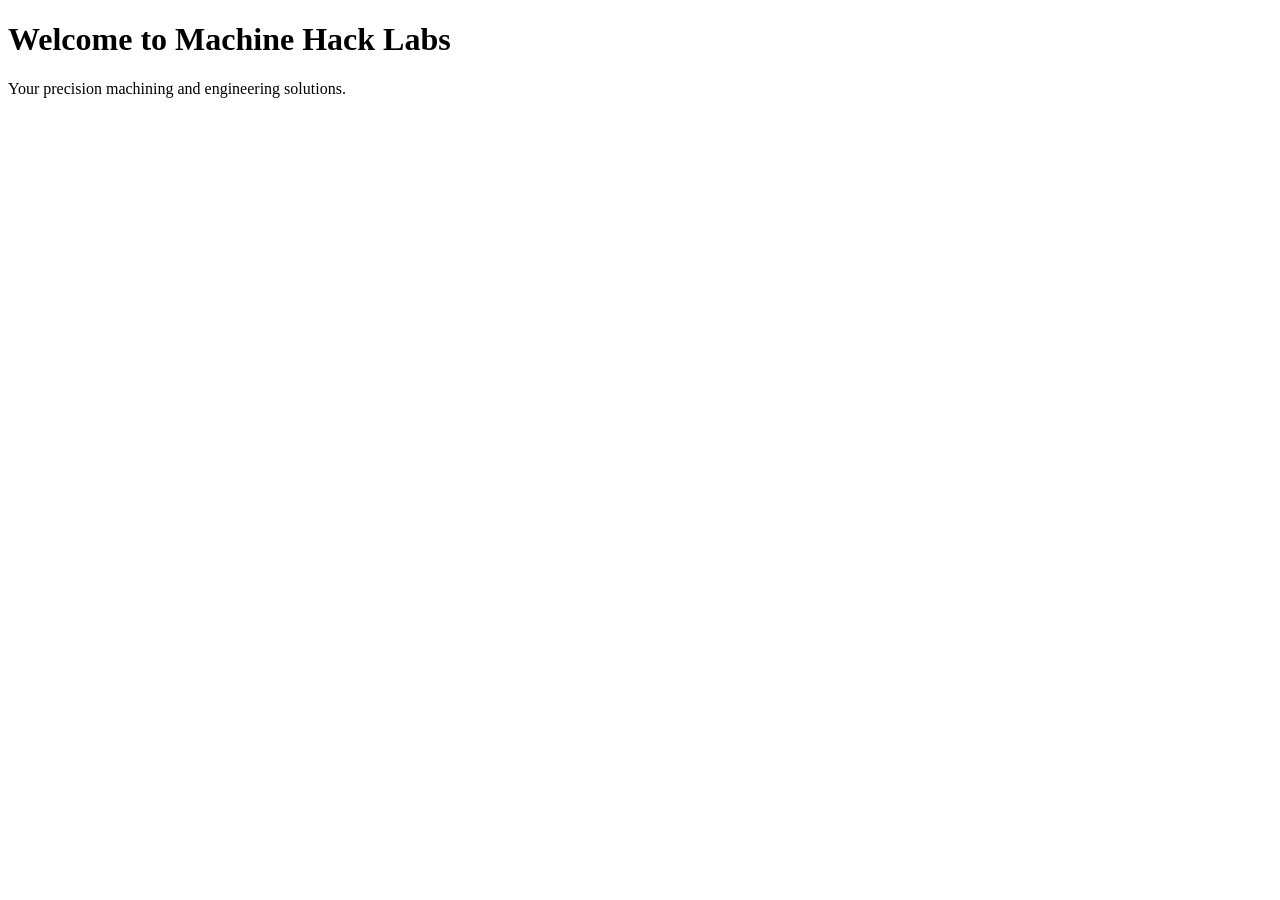
==== index.html @ f0988a4b "Rename indext.html to index.html" ====
<!DOCTYPE html>
<html lang="en">
<head>
    <meta charset="UTF-8">
    <meta name="viewport" content="width=device-width, initial-scale=1.0">
    <title>Machine Hack Labs</title>
</head>
<body>
    <h1>Welcome to Machine Hack Labs</h1>
    <p>Your precision machining and engineering solutions.</p>
</body>
</html>
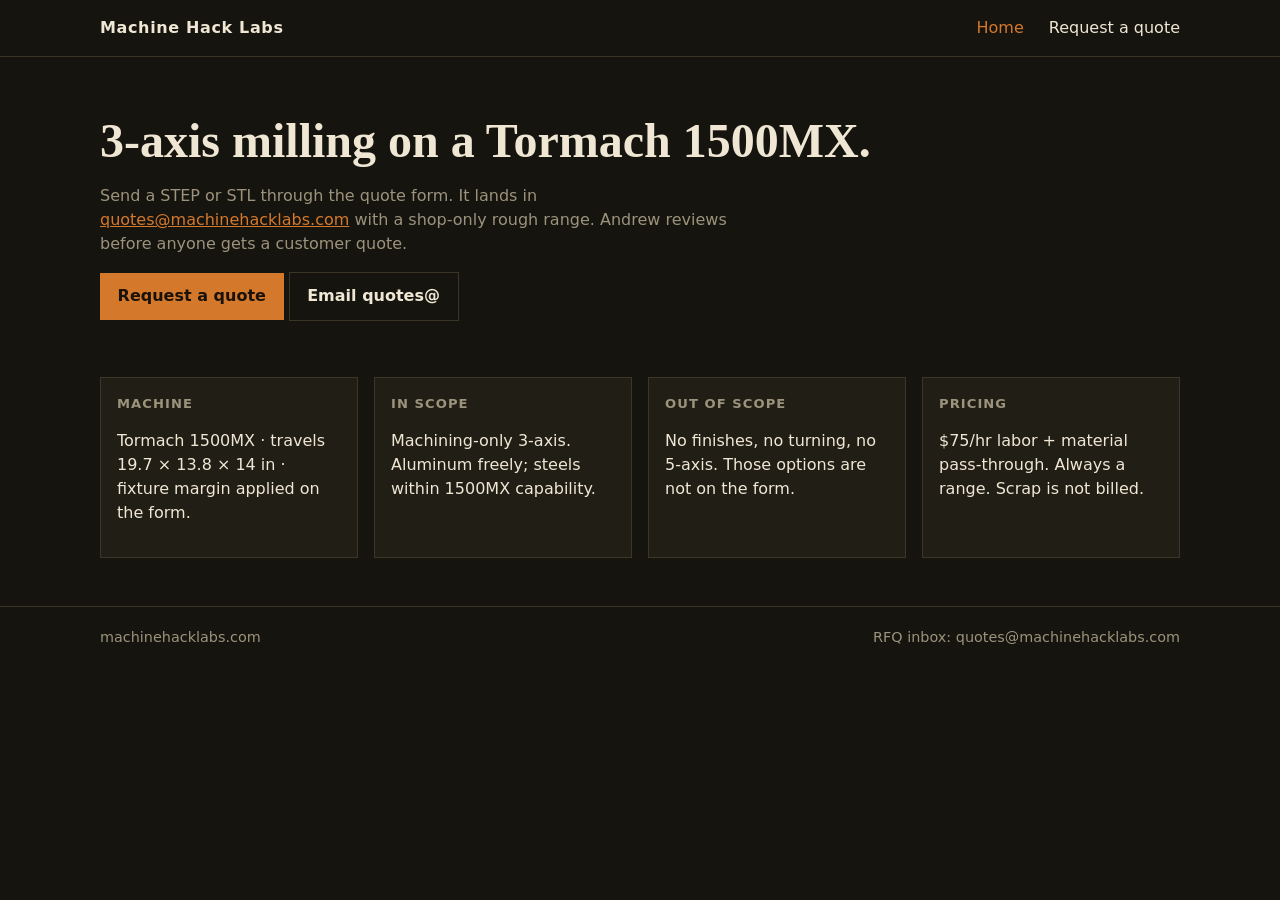
==== commit 3dc53c0f: "Wire website RFQ form to quotes@ with in-browser estimator. Primary UX is /quote/: material, qty, du" ====
--- a/index.html
+++ b/index.html
@@ -4,9 +4,57 @@
     <meta charset="UTF-8">
     <meta name="viewport" content="width=device-width, initial-scale=1.0">
     <title>Machine Hack Labs</title>
+    <link rel="stylesheet" href="/assets/css/site.css">
 </head>
 <body>
-    <h1>Welcome to Machine Hack Labs</h1>
-    <p>Your precision machining and engineering solutions.</p>
+    <header class="site-header">
+        <div class="wrap">
+            <a class="brand" href="/">Machine Hack Labs</a>
+            <nav class="nav" aria-label="Primary">
+                <a href="/" aria-current="page">Home</a>
+                <a href="/quote/">Request a quote</a>
+            </nav>
+        </div>
+    </header>
+    <main>
+        <section class="hero">
+            <div class="wrap">
+                <h1>3-axis milling on a Tormach 1500MX.</h1>
+                <p class="lede">
+                    Send a STEP or STL through the quote form. It lands in
+                    <a href="mailto:quotes@machinehacklabs.com">quotes@machinehacklabs.com</a>
+                    with a shop-only rough range. Andrew reviews before anyone gets a customer quote.
+                </p>
+                <p>
+                    <a class="btn" href="/quote/">Request a quote</a>
+                    <a class="btn btn-ghost" href="mailto:quotes@machinehacklabs.com">Email quotes@</a>
+                </p>
+            </div>
+        </section>
+        <section class="wrap constraints">
+            <article>
+                <h2>Machine</h2>
+                <p>Tormach 1500MX · travels 19.7 × 13.8 × 14 in · fixture margin applied on the form.</p>
+            </article>
+            <article>
+                <h2>In scope</h2>
+                <p>Machining-only 3-axis. Aluminum freely; steels within 1500MX capability.</p>
+            </article>
+            <article>
+                <h2>Out of scope</h2>
+                <p>No finishes, no turning, no 5-axis. Those options are not on the form.</p>
+            </article>
+            <article>
+                <h2>Pricing</h2>
+                <p>$75/hr labor + material pass-through. Always a range. Scrap is not billed.</p>
+            </article>
+        </section>
+    </main>
+    <footer class="site-footer">
+        <div class="wrap">
+            <span>machinehacklabs.com</span>
+            <span>RFQ inbox: quotes@machinehacklabs.com</span>
+        </div>
+    </footer>
 </body>
 </html>
--- a/assets/css/site.css
+++ b/assets/css/site.css
@@ -0,0 +1,282 @@
+:root {
+  --bg: #16140f;
+  --bg-elev: #211e16;
+  --ink: #efe7d4;
+  --muted: #9c937c;
+  --line: #3b3628;
+  --copper: #d4782c;
+  --copper-ink: #1a1208;
+  --ok: #8aa35a;
+  --warn: #d4a017;
+  --bad: #c45a42;
+  --focus: #e8c27a;
+}
+
+* {
+  box-sizing: border-box;
+}
+
+html,
+body {
+  margin: 0;
+  padding: 0;
+}
+
+body {
+  min-height: 100vh;
+  background: var(--bg);
+  color: var(--ink);
+  font: 16px/1.5 "Segoe UI", system-ui, sans-serif;
+}
+
+a {
+  color: var(--copper);
+}
+
+a:focus-visible,
+button:focus-visible,
+input:focus-visible,
+select:focus-visible,
+textarea:focus-visible {
+  outline: 2px solid var(--focus);
+  outline-offset: 2px;
+}
+
+.wrap {
+  width: min(1080px, calc(100% - 2rem));
+  margin: 0 auto;
+}
+
+.site-header,
+.site-footer {
+  border-color: var(--line);
+  border-style: solid;
+}
+
+.site-header {
+  border-width: 0 0 1px;
+  padding: 1rem 0;
+}
+
+.site-header .wrap,
+.site-footer .wrap {
+  display: flex;
+  justify-content: space-between;
+  align-items: center;
+  gap: 1rem;
+}
+
+.brand {
+  color: inherit;
+  text-decoration: none;
+  font-weight: 700;
+  letter-spacing: 0.04em;
+}
+
+.nav a {
+  color: var(--ink);
+  text-decoration: none;
+  margin-left: 1.25rem;
+}
+
+.nav a[aria-current="page"] {
+  color: var(--copper);
+}
+
+.hero {
+  padding: 3.5rem 0 2.5rem;
+}
+
+.hero h1,
+.page-head h1 {
+  font-family: Georgia, "Iowan Old Style", serif;
+  font-weight: 600;
+  font-size: clamp(2rem, 4vw, 3rem);
+  line-height: 1.15;
+  margin: 0 0 0.75rem;
+}
+
+.lede {
+  color: var(--muted);
+  max-width: 40rem;
+}
+
+.btn {
+  display: inline-block;
+  background: var(--copper);
+  color: var(--copper-ink);
+  text-decoration: none;
+  border: 0;
+  padding: 0.7rem 1.1rem;
+  font: inherit;
+  font-weight: 700;
+  cursor: pointer;
+}
+
+.btn[disabled] {
+  opacity: 0.5;
+  cursor: not-allowed;
+}
+
+.btn-ghost {
+  background: transparent;
+  color: var(--ink);
+  border: 1px solid var(--line);
+}
+
+.constraints {
+  display: grid;
+  grid-template-columns: repeat(auto-fit, minmax(180px, 1fr));
+  gap: 1rem;
+  padding: 0 0 3rem;
+}
+
+.constraints article {
+  border: 1px solid var(--line);
+  background: var(--bg-elev);
+  padding: 1rem;
+}
+
+.constraints h2,
+.panel h2 {
+  margin: 0 0 0.4rem;
+  font-size: 0.82rem;
+  text-transform: uppercase;
+  letter-spacing: 0.08em;
+  color: var(--muted);
+}
+
+.page-head {
+  padding: 2rem 0 1rem;
+}
+
+.rfq-grid {
+  display: grid;
+  grid-template-columns: minmax(0, 1.15fr) minmax(280px, 0.85fr);
+  gap: 1.5rem;
+  padding-bottom: 3rem;
+}
+
+.panel,
+.form-card {
+  background: var(--bg-elev);
+  border: 1px solid var(--line);
+  padding: 1.25rem;
+}
+
+label {
+  display: block;
+  margin: 0.85rem 0 0.3rem;
+  font-size: 0.92rem;
+}
+
+input,
+select,
+textarea {
+  width: 100%;
+  background: #100e0a;
+  color: var(--ink);
+  border: 1px solid var(--line);
+  padding: 0.55rem 0.65rem;
+  font: inherit;
+}
+
+textarea {
+  min-height: 7rem;
+  resize: vertical;
+}
+
+.row-2 {
+  display: grid;
+  grid-template-columns: 1fr 1fr;
+  gap: 0.75rem;
+}
+
+.hint {
+  color: var(--muted);
+  font-size: 0.88rem;
+  margin: 0.35rem 0 0;
+}
+
+.hp {
+  position: absolute;
+  left: -9999px;
+  width: 1px;
+  height: 1px;
+}
+
+.estimate {
+  position: sticky;
+  top: 1rem;
+}
+
+.range {
+  font-family: Georgia, serif;
+  font-size: 1.8rem;
+  margin: 0.4rem 0;
+}
+
+.status-ok {
+  color: var(--ok);
+}
+
+.status-bad {
+  color: var(--bad);
+}
+
+.status-warn {
+  color: var(--warn);
+}
+
+.callouts {
+  margin: 0.75rem 0 0;
+  padding-left: 1.1rem;
+  color: var(--muted);
+}
+
+.estimate dl {
+  margin: 0.75rem 0 0;
+}
+
+.estimate dt {
+  color: var(--muted);
+  font-size: 0.78rem;
+  text-transform: uppercase;
+  letter-spacing: 0.06em;
+  margin-top: 0.55rem;
+}
+
+.estimate dd {
+  margin: 0.1rem 0 0;
+}
+
+.site-footer {
+  border-width: 1px 0 0;
+  padding: 1.25rem 0 2rem;
+  color: var(--muted);
+  font-size: 0.9rem;
+}
+
+.err {
+  color: var(--bad);
+  min-height: 1.2em;
+}
+
+@media (max-width: 800px) {
+  .rfq-grid,
+  .row-2,
+  .site-header .wrap,
+  .site-footer .wrap {
+    grid-template-columns: 1fr;
+    display: block;
+  }
+
+  .nav a {
+    margin-left: 0;
+    margin-right: 1rem;
+  }
+
+  .estimate {
+    position: static;
+  }
+}
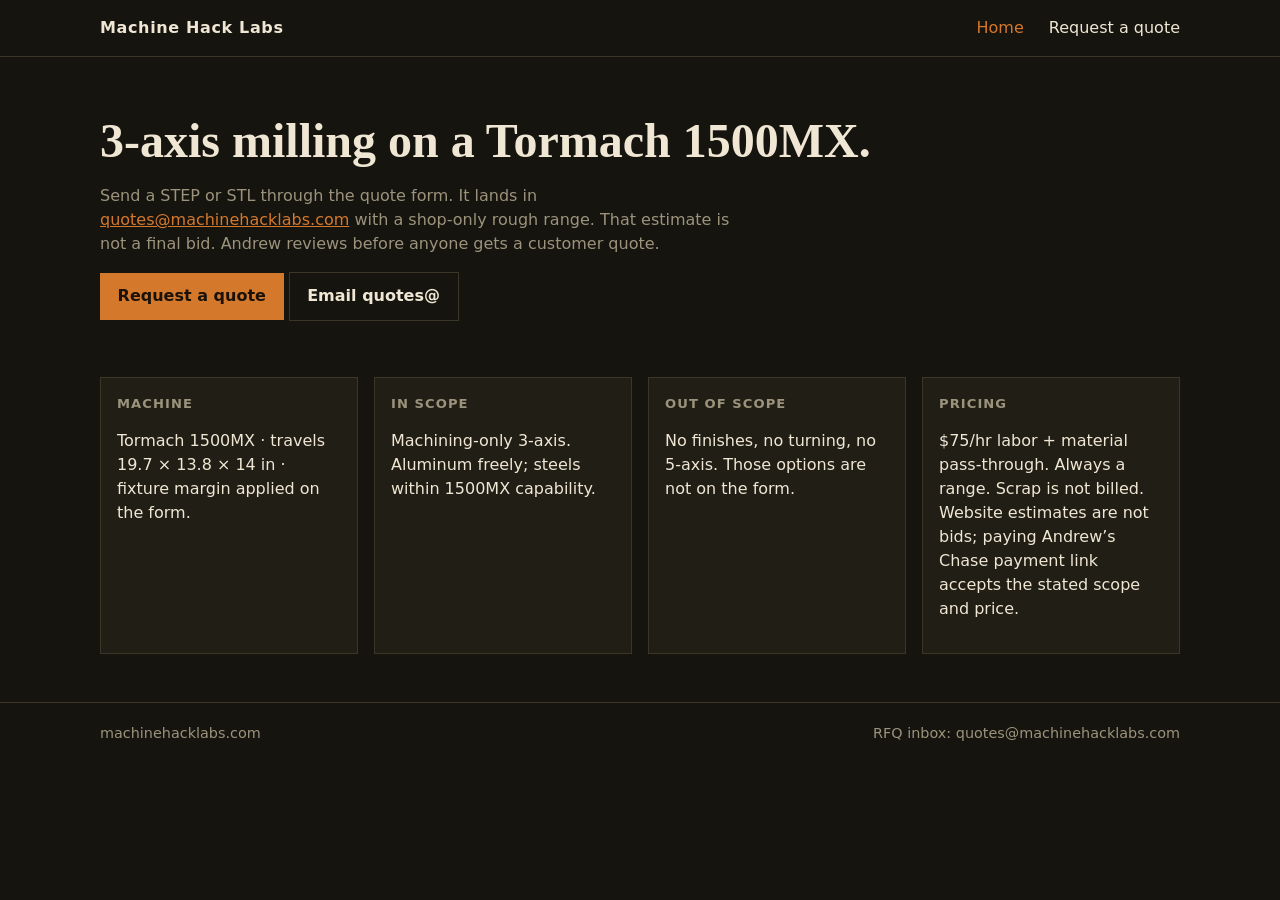
==== commit 76b6e01e: "Add bid/accept copy and Chase pay-link email template. Customer pages now state the shop-only estima" ====
--- a/index.html
+++ b/index.html
@@ -23,7 +23,8 @@
                 <p class="lede">
                     Send a STEP or STL through the quote form. It lands in
                     <a href="mailto:quotes@machinehacklabs.com">quotes@machinehacklabs.com</a>
-                    with a shop-only rough range. Andrew reviews before anyone gets a customer quote.
+                    with a shop-only rough range. That estimate is not a final bid.
+                    Andrew reviews before anyone gets a customer quote.
                 </p>
                 <p>
                     <a class="btn" href="/quote/">Request a quote</a>
@@ -46,7 +47,7 @@
             </article>
             <article>
                 <h2>Pricing</h2>
-                <p>$75/hr labor + material pass-through. Always a range. Scrap is not billed.</p>
+                <p>$75/hr labor + material pass-through. Always a range. Scrap is not billed. Website estimates are not bids; paying Andrew’s Chase payment link accepts the stated scope and price.</p>
             </article>
         </section>
     </main>
--- a/assets/css/site.css
+++ b/assets/css/site.css
@@ -150,6 +150,15 @@
   padding: 2rem 0 1rem;
 }
 
+.terms {
+  max-width: 40rem;
+  margin: 1rem 0 0;
+}
+
+.terms p {
+  margin: 0;
+}
+
 .rfq-grid {
   display: grid;
   grid-template-columns: minmax(0, 1.15fr) minmax(280px, 0.85fr);
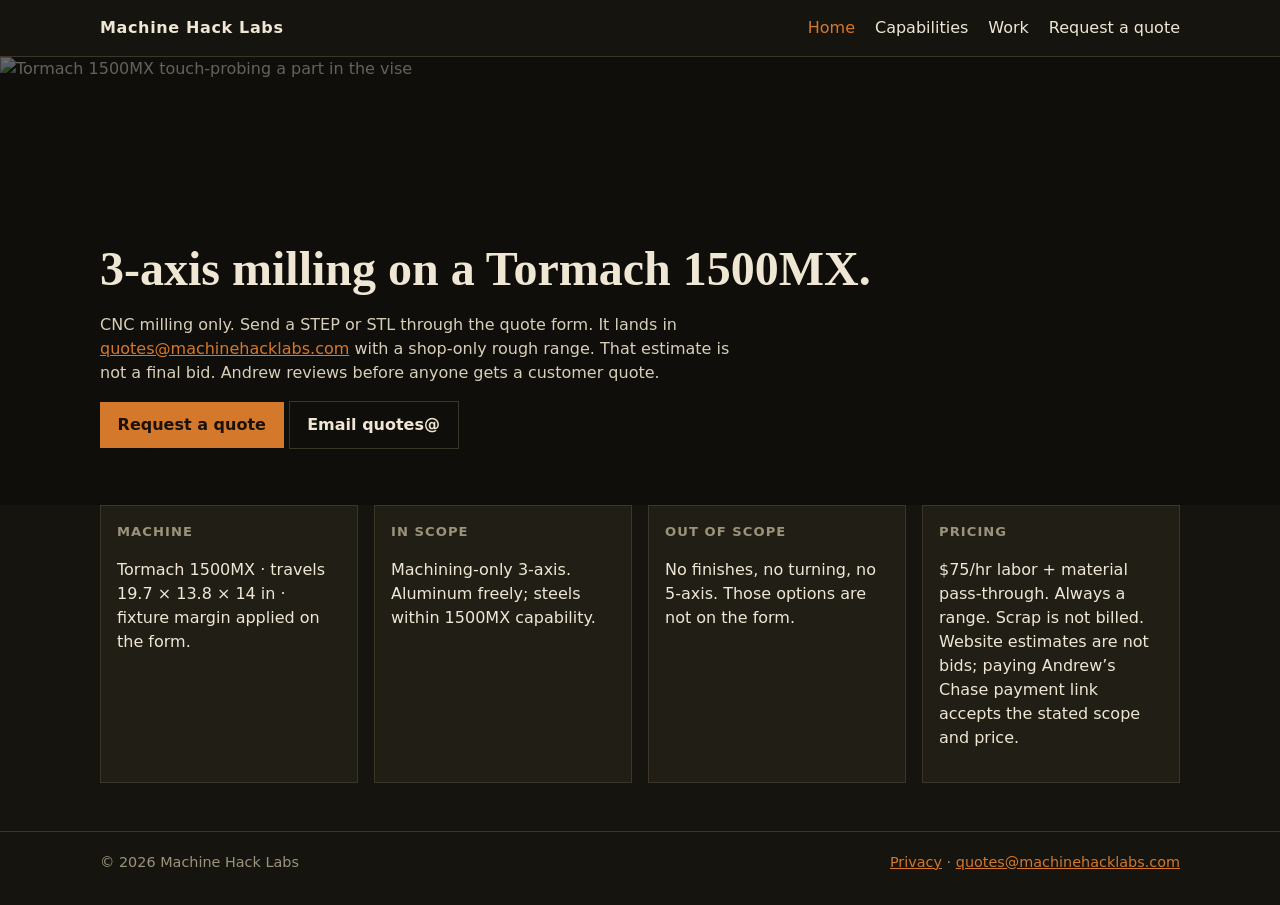
==== commit f1ba921f: "Add Home, Capabilities, Work, Contact, and Privacy pages. Reuse the warm shop / copper visual system" ====
--- a/index.html
+++ b/index.html
@@ -12,16 +12,24 @@
             <a class="brand" href="/">Machine Hack Labs</a>
             <nav class="nav" aria-label="Primary">
                 <a href="/" aria-current="page">Home</a>
+                <a href="/capabilities/">Capabilities</a>
+                <a href="/work/">Work</a>
                 <a href="/quote/">Request a quote</a>
             </nav>
         </div>
     </header>
     <main>
-        <section class="hero">
-            <div class="wrap">
+        <section class="hero hero-media">
+            <img
+                class="hero-media-img"
+                src="/assets/img/site/01-hero-probe-on-part.jpg"
+                alt="Tormach 1500MX touch-probing a part in the vise"
+            >
+            <div class="wrap hero-media-copy">
                 <h1>3-axis milling on a Tormach 1500MX.</h1>
                 <p class="lede">
-                    Send a STEP or STL through the quote form. It lands in
+                    CNC milling only. Send a STEP or STL through the quote form.
+                    It lands in
                     <a href="mailto:quotes@machinehacklabs.com">quotes@machinehacklabs.com</a>
                     with a shop-only rough range. That estimate is not a final bid.
                     Andrew reviews before anyone gets a customer quote.
@@ -53,8 +61,12 @@
     </main>
     <footer class="site-footer">
         <div class="wrap">
-            <span>machinehacklabs.com</span>
-            <span>RFQ inbox: quotes@machinehacklabs.com</span>
+            <span>© 2026 Machine Hack Labs</span>
+            <span>
+                <a href="/privacy/">Privacy</a>
+                ·
+                <a href="mailto:quotes@machinehacklabs.com">quotes@machinehacklabs.com</a>
+            </span>
         </div>
     </footer>
 </body>
--- a/assets/css/site.css
+++ b/assets/css/site.css
@@ -73,10 +73,17 @@
   letter-spacing: 0.04em;
 }
 
+.nav {
+  display: flex;
+  flex-wrap: wrap;
+  justify-content: flex-end;
+  gap: 0.35rem 1.25rem;
+}
+
 .nav a {
   color: var(--ink);
   text-decoration: none;
-  margin-left: 1.25rem;
+  margin-left: 0;
 }
 
 .nav a[aria-current="page"] {
@@ -85,6 +92,79 @@
 
 .hero {
   padding: 3.5rem 0 2.5rem;
+}
+
+.hero-media {
+  position: relative;
+  min-height: 28rem;
+  display: flex;
+  align-items: flex-end;
+  padding: 0;
+  background: #100e0a;
+}
+
+.hero-media-img {
+  position: absolute;
+  inset: 0;
+  width: 100%;
+  height: 100%;
+  object-fit: cover;
+  filter: brightness(0.42);
+}
+
+.hero-media-copy {
+  position: relative;
+  z-index: 1;
+  padding: 4rem 0 2.5rem;
+}
+
+.hero-media-copy .lede {
+  color: #d8cfb8;
+}
+
+.page-main {
+  padding-bottom: 3rem;
+}
+
+.media-grid {
+  display: grid;
+  grid-template-columns: 1fr 1fr;
+  gap: 1rem;
+  margin: 0 0 1.5rem;
+}
+
+.shot {
+  margin: 0;
+  background: var(--bg-elev);
+  border: 1px solid var(--line);
+}
+
+.shot img {
+  display: block;
+  width: 100%;
+  height: 16rem;
+  object-fit: cover;
+  background: #100e0a;
+}
+
+.shot figcaption {
+  padding: 0.55rem 0.75rem;
+  color: var(--muted);
+  font-size: 0.82rem;
+}
+
+.prose {
+  max-width: 40rem;
+}
+
+.prose h2 {
+  font-family: Georgia, "Iowan Old Style", serif;
+  font-size: 1.25rem;
+  margin: 1.5rem 0 0.4rem;
+}
+
+.prose p {
+  color: var(--muted);
 }
 
 .hero h1,
@@ -201,6 +281,41 @@
   gap: 0.75rem;
 }
 
+.row-3 {
+  display: grid;
+  grid-template-columns: 1fr 1fr 1fr;
+  gap: 0.75rem;
+}
+
+.checks-set {
+  border: 0;
+  padding: 0;
+  margin: 0.85rem 0 0;
+}
+
+.checks-set legend {
+  font-size: 0.92rem;
+  padding: 0;
+  margin: 0 0 0.3rem;
+}
+
+.checks {
+  display: grid;
+  grid-template-columns: 1fr 1fr;
+  gap: 0.35rem 0.75rem;
+}
+
+.checks label {
+  display: flex;
+  align-items: center;
+  gap: 0.45rem;
+  margin: 0;
+}
+
+.checks input {
+  width: auto;
+}
+
 .hint {
   color: var(--muted);
   font-size: 0.88rem;
@@ -274,15 +389,25 @@
 @media (max-width: 800px) {
   .rfq-grid,
   .row-2,
+  .row-3,
+  .checks,
   .site-header .wrap,
   .site-footer .wrap {
     grid-template-columns: 1fr;
     display: block;
   }
 
-  .nav a {
-    margin-left: 0;
-    margin-right: 1rem;
+  .nav {
+    justify-content: flex-start;
+    margin-top: 0.75rem;
+  }
+
+  .media-grid {
+    grid-template-columns: 1fr;
+  }
+
+  .shot img {
+    height: 14rem;
   }
 
   .estimate {
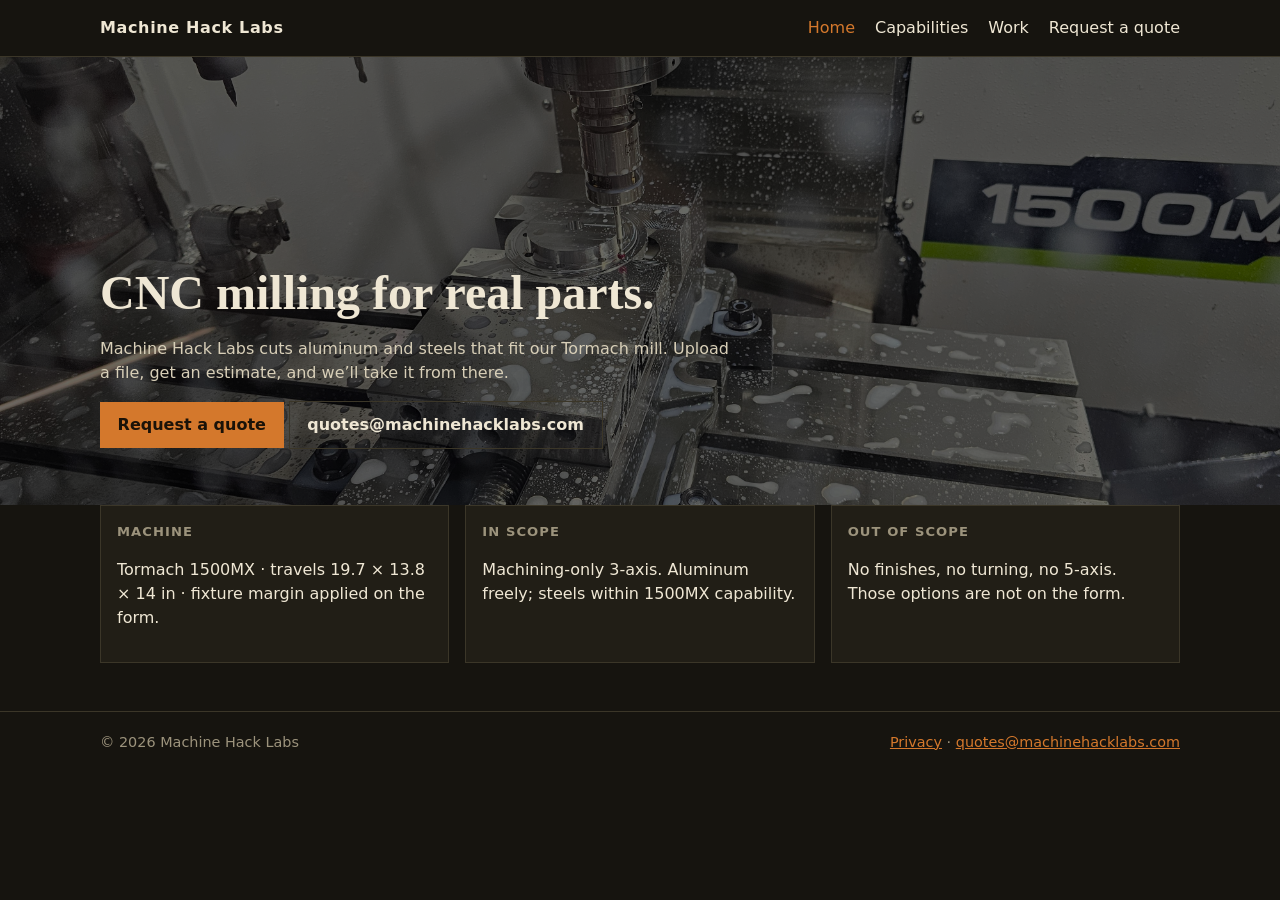
==== commit 99cd579e: "Align Home copy with the locked site brief. Replace the machine-specific headline and shop-only/Chas" ====
--- a/index.html
+++ b/index.html
@@ -26,17 +26,14 @@
                 alt="Tormach 1500MX touch-probing a part in the vise"
             >
             <div class="wrap hero-media-copy">
-                <h1>3-axis milling on a Tormach 1500MX.</h1>
+                <h1>CNC milling for real parts.</h1>
                 <p class="lede">
-                    CNC milling only. Send a STEP or STL through the quote form.
-                    It lands in
-                    <a href="mailto:quotes@machinehacklabs.com">quotes@machinehacklabs.com</a>
-                    with a shop-only rough range. That estimate is not a final bid.
-                    Andrew reviews before anyone gets a customer quote.
+                    Machine Hack Labs cuts aluminum and steels that fit our Tormach mill.
+                    Upload a file, get an estimate, and we’ll take it from there.
                 </p>
                 <p>
                     <a class="btn" href="/quote/">Request a quote</a>
-                    <a class="btn btn-ghost" href="mailto:quotes@machinehacklabs.com">Email quotes@</a>
+                    <a class="btn btn-ghost" href="mailto:quotes@machinehacklabs.com">quotes@machinehacklabs.com</a>
                 </p>
             </div>
         </section>
@@ -53,10 +50,6 @@
                 <h2>Out of scope</h2>
                 <p>No finishes, no turning, no 5-axis. Those options are not on the form.</p>
             </article>
-            <article>
-                <h2>Pricing</h2>
-                <p>$75/hr labor + material pass-through. Always a range. Scrap is not billed. Website estimates are not bids; paying Andrew’s Chase payment link accepts the stated scope and price.</p>
-            </article>
         </section>
     </main>
     <footer class="site-footer">
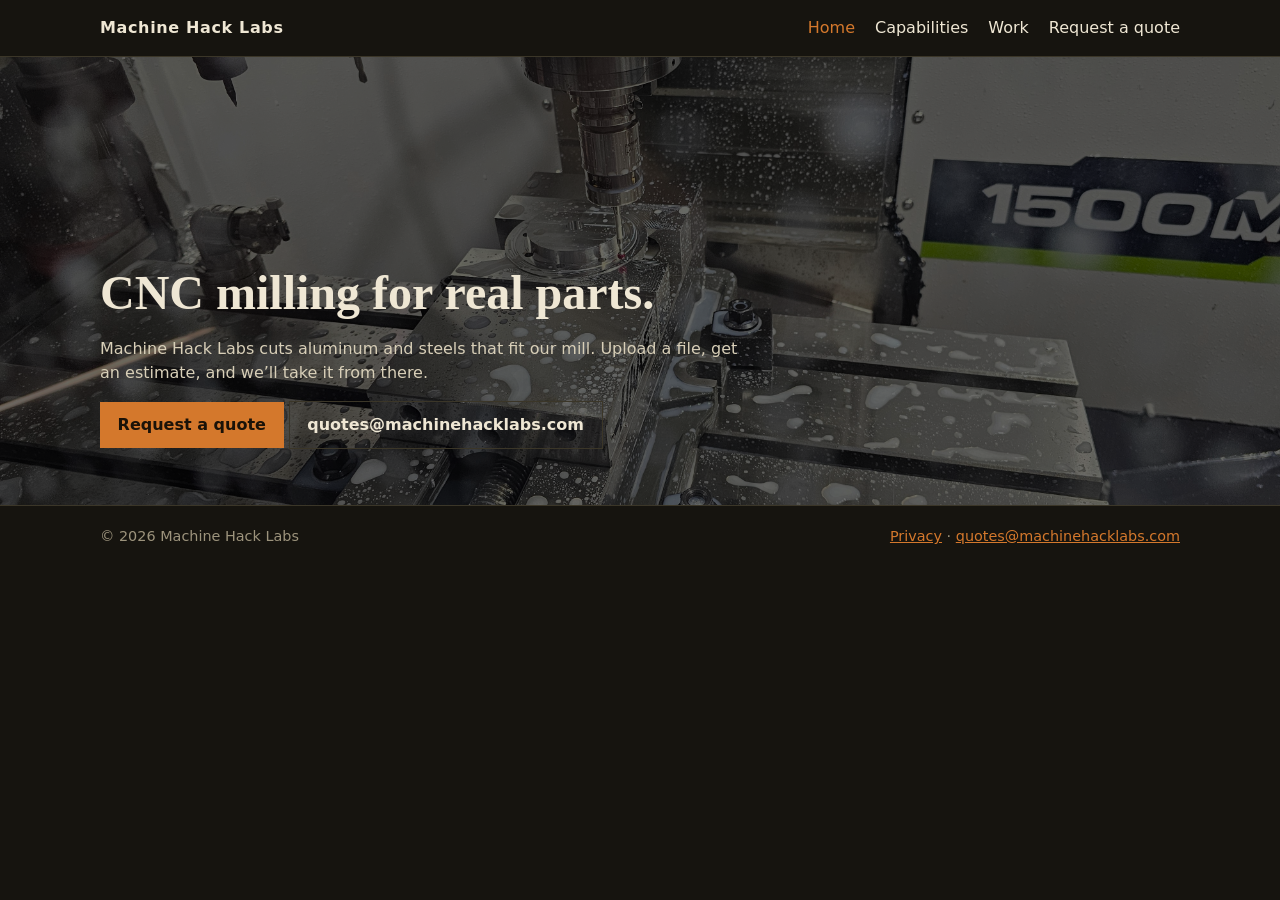
==== commit b8fab1f4: "Scrub Tormach and 1500MX from customer site copy. Remove brand and model from Home, Capabilities, Wo" ====
--- a/index.html
+++ b/index.html
@@ -23,12 +23,12 @@
             <img
                 class="hero-media-img"
                 src="/assets/img/site/01-hero-probe-on-part.jpg"
-                alt="Tormach 1500MX touch-probing a part in the vise"
+                alt="Touch-probing a part in the vise"
             >
             <div class="wrap hero-media-copy">
                 <h1>CNC milling for real parts.</h1>
                 <p class="lede">
-                    Machine Hack Labs cuts aluminum and steels that fit our Tormach mill.
+                    Machine Hack Labs cuts aluminum and steels that fit our mill.
                     Upload a file, get an estimate, and we’ll take it from there.
                 </p>
                 <p>
@@ -36,20 +36,6 @@
                     <a class="btn btn-ghost" href="mailto:quotes@machinehacklabs.com">quotes@machinehacklabs.com</a>
                 </p>
             </div>
-        </section>
-        <section class="wrap constraints">
-            <article>
-                <h2>Machine</h2>
-                <p>Tormach 1500MX · travels 19.7 × 13.8 × 14 in · fixture margin applied on the form.</p>
-            </article>
-            <article>
-                <h2>In scope</h2>
-                <p>Machining-only 3-axis. Aluminum freely; steels within 1500MX capability.</p>
-            </article>
-            <article>
-                <h2>Out of scope</h2>
-                <p>No finishes, no turning, no 5-axis. Those options are not on the form.</p>
-            </article>
         </section>
     </main>
     <footer class="site-footer">
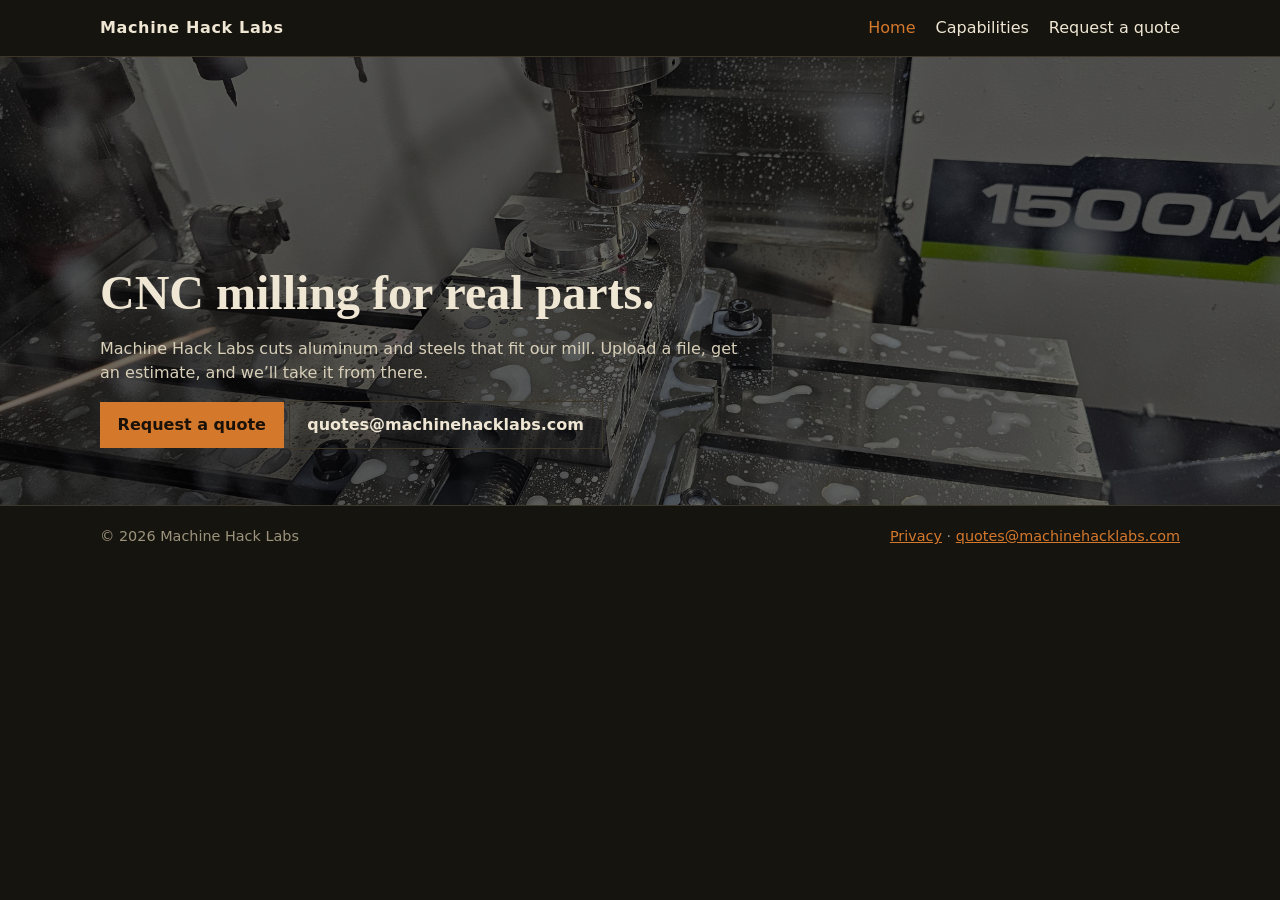
==== commit 503f2beb: "Remove Work page/nav and sync trimmed material catalog Drop the Work tab sitewide; export Andrew's s" ====
--- a/index.html
+++ b/index.html
@@ -13,7 +13,6 @@
             <nav class="nav" aria-label="Primary">
                 <a href="/" aria-current="page">Home</a>
                 <a href="/capabilities/">Capabilities</a>
-                <a href="/work/">Work</a>
                 <a href="/quote/">Request a quote</a>
             </nav>
         </div>
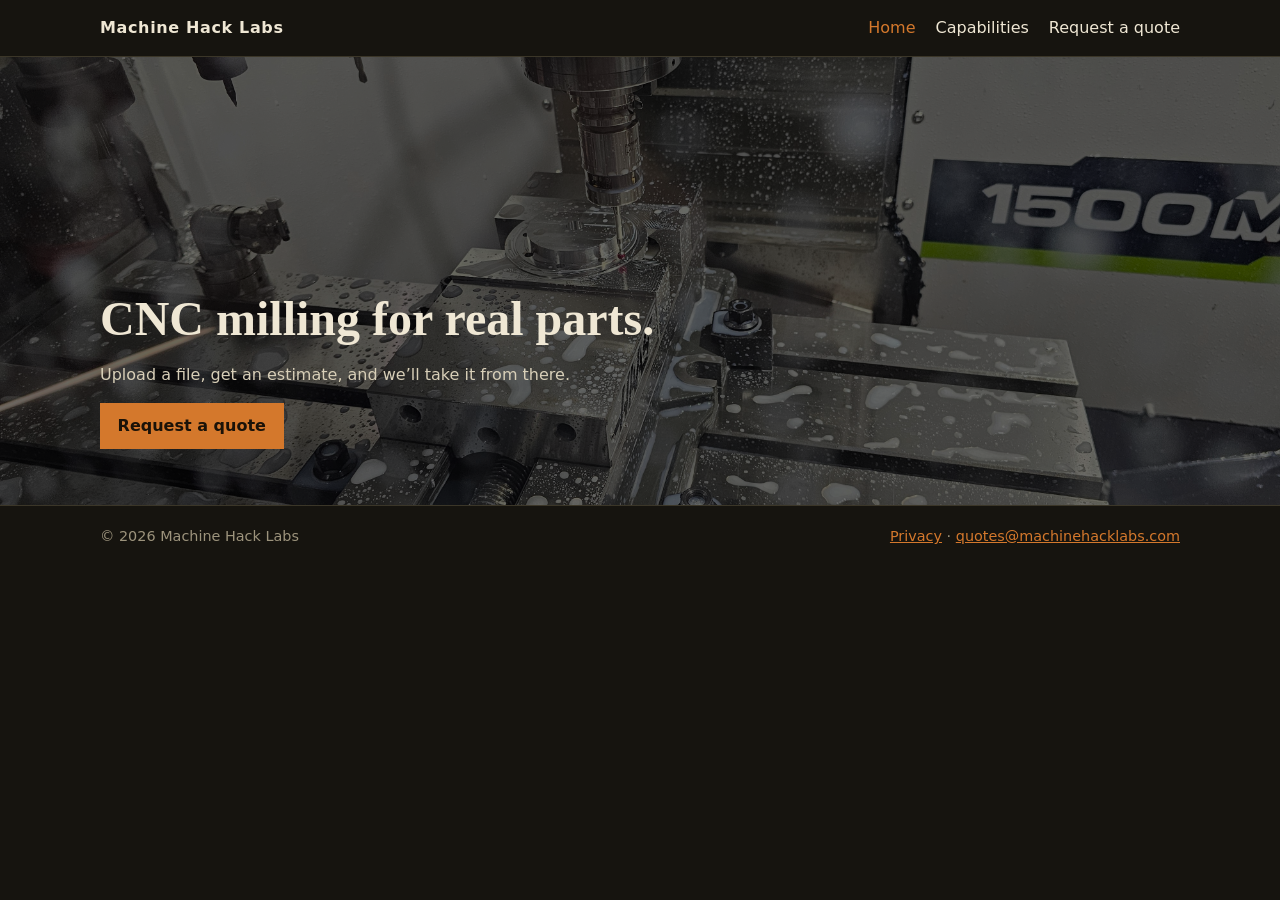
==== commit 337497c0: "Home: shorten lede and drop hero email CTA Keep Request a quote only; leave quotes@ in the footer." ====
--- a/index.html
+++ b/index.html
@@ -27,12 +27,10 @@
             <div class="wrap hero-media-copy">
                 <h1>CNC milling for real parts.</h1>
                 <p class="lede">
-                    Machine Hack Labs cuts aluminum and steels that fit our mill.
                     Upload a file, get an estimate, and we’ll take it from there.
                 </p>
                 <p>
                     <a class="btn" href="/quote/">Request a quote</a>
-                    <a class="btn btn-ghost" href="mailto:quotes@machinehacklabs.com">quotes@machinehacklabs.com</a>
                 </p>
             </div>
         </section>
